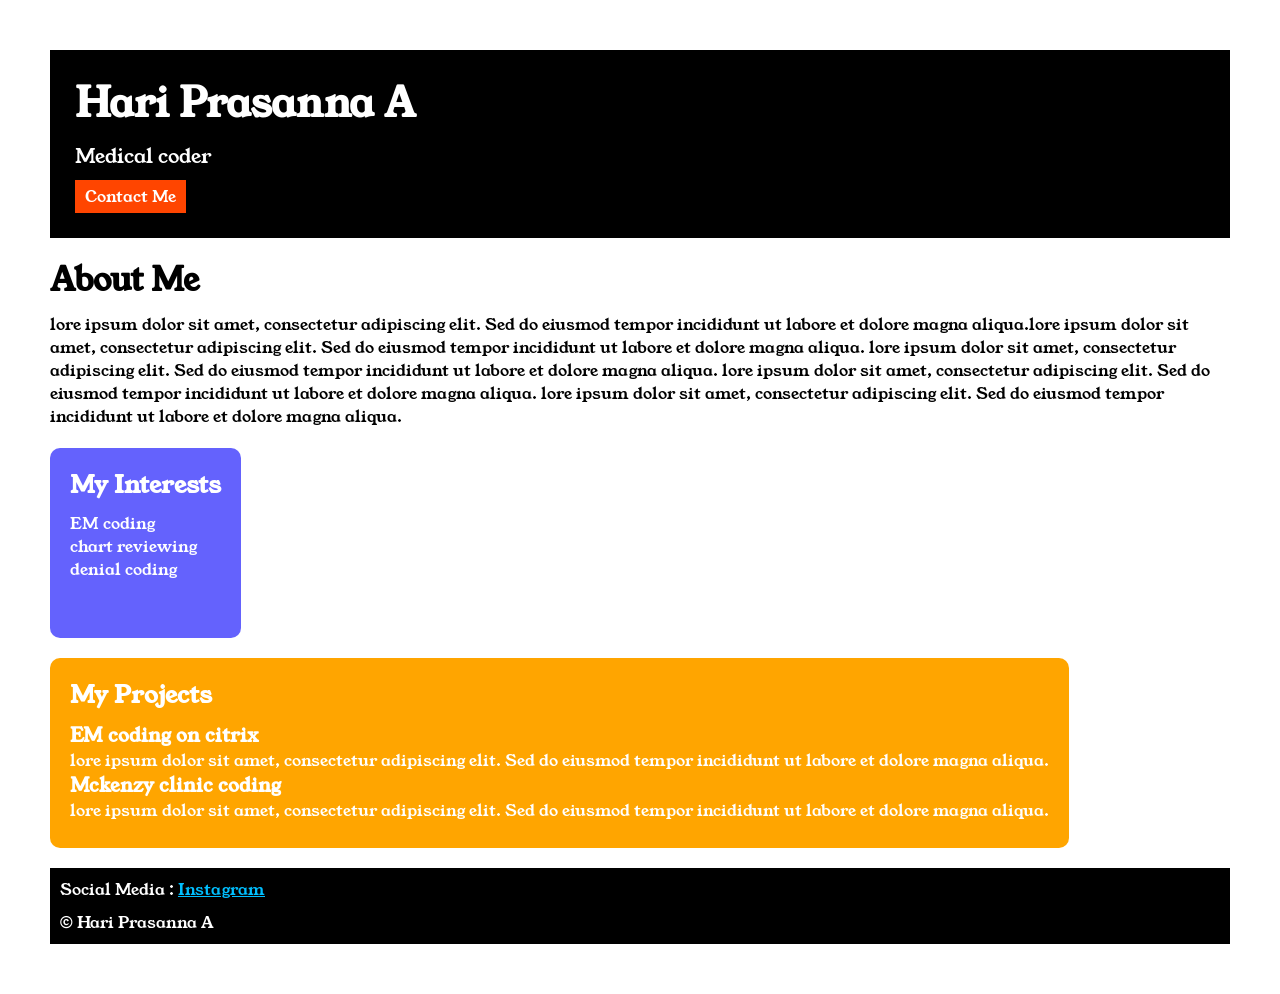
==== index.html @ e96cf128 "Add files via upload" ====
<!DOCTYPE html>
<html lang="en">

<head>
    <meta charset="UTF-8">
    <meta name="viewport" content="width=device-width, initial-scale=1.0">
    <title>Portfolio</title>
    <link rel="stylesheet" href="style.css">
    <link rel="preconnect" href="https://fonts.googleapis.com">
<link rel="preconnect" href="https://fonts.gstatic.com" crossorigin>
<link href="https://fonts.googleapis.com/css2?family=Young+Serif&display=swap" rel="stylesheet">
</head>

<body>
    <div class="container">
    <div class="section-one">
        <h1 class="section-one__name">Hari Prasanna A</h1>
    <p class="section-one__role">Medical coder</p>
    <a class="section-one__contact" href="contact.html">Contact Me</a>


    </div>
    
    <div class="section-two">
    <h1 class="section-two__title">About Me</h1>
    <p class="section-two__desc">lore ipsum dolor sit amet, consectetur adipiscing elit. Sed do eiusmod tempor incididunt ut labore et dolore
        magna aliqua.lore ipsum dolor sit amet, consectetur adipiscing elit. Sed do eiusmod tempor incididunt ut labore et
                dolore magna aliqua. lore ipsum dolor sit amet, consectetur adipiscing elit. Sed do eiusmod tempor incididunt ut labore et
                dolore magna aliqua. lore ipsum dolor sit amet, consectetur adipiscing elit. Sed do eiusmod tempor incididunt ut labore et
                dolore magna aliqua. lore ipsum dolor sit amet, consectetur adipiscing elit. Sed do eiusmod tempor incididunt ut labore et
                dolore magna aliqua.</p>
    </div>
    <div class="section-three">
    <h2 class="section-three__title">My Interests</h2>
    <ul class="section-three__desc">
        <li>EM coding</li>
        <li>chart reviewing</li>
        <li>denial coding</li>
    </ul>
    </div>
    <div class="section-four">
    <h2 class="section-four__title">My Projects</h2>
    <ul class="section-four__desc">
        <li>
            <h3>EM coding on citrix</h3>
            <p>lore ipsum dolor sit amet, consectetur adipiscing elit. Sed do eiusmod tempor incididunt ut labore et
                dolore magna aliqua.</p>
        </li>

        <li>
            <h3>Mckenzy clinic coding</h3>
            <p>lore ipsum dolor sit amet, consectetur adipiscing elit. Sed do eiusmod tempor incididunt ut labore et
                dolore magna aliqua.</p>
        </li>
    </ul>
    </div>
    <div class="section-five">
    <p class="section-five__title">Social Media :
        <a href="https://www.instagram.com/_hachuu_/" target="blank">Instagram</a>

    </p>
    
    <p class="section-five__desc">&copy; Hari Prasanna A</p>
    </div>
    </div>
</body>

</html>
---- style.css ----
*{
    margin:0;
    padding:0;

}
body{
  font-family: "Young Serif", serif;
}
.container{
    padding:50px;
}
.section-one{
    background-color: black;
    color:white;
    padding:25px;
}
.section-one__contact{
    background-color:orangered;
    color:white;
    padding-top:5px;
    padding-bottom:5px;
    padding-left:10px;
    padding-right:10px;
    text-decoration:none;
    display:inline-block;
    margin-top:10px;
}
.section-one__name{
    font-size:40px;
}
.section-one__role{
    font-size:20px;
    margin-top:10px;
}
.section-two,.section-three,.section-four,.section-five{
    margin-top: 20px;
}
.section-two__desc,.section-three__desc,.section-four__desc,.section-five__desc{
    margin-top: 10px;
}
.section-five{
    background-color:black;
    color:white;
    padding:10px;
}
.section-five__title a{
    color:deepskyblue;
}
.section-three li,.section-four li{
    list-style:none;
}
.section-three{
    background-color:#6462FD;
    color:white;
    padding:20px;
    display:inline-block;
    border-radius:10px;
    height:150px;
    vertical-align:top;
}
.section-four{
    background-color:orange;
    color:white;
    padding:20px;
    display:inline-block;
    height:150px;
    vertical-align:top;
    border-radius:10px;
}

.contact-form{
    margin-top:20px;
}
.contact-form__input,.contact-form__textarea,.contact-form__submit{
    margin-top:10px;
    
}
.contact-form__input,.contact-form__textarea{
    padding:10px;
    border:none;
    border-bottom:solid 1px black;
}
.contact-form__submit{
    padding-top:5px;
    padding-bottom:5px;
    padding-left:10px;
    padding-right:10px;
    background-color:orangered;
    color:white;
    border:none;
}
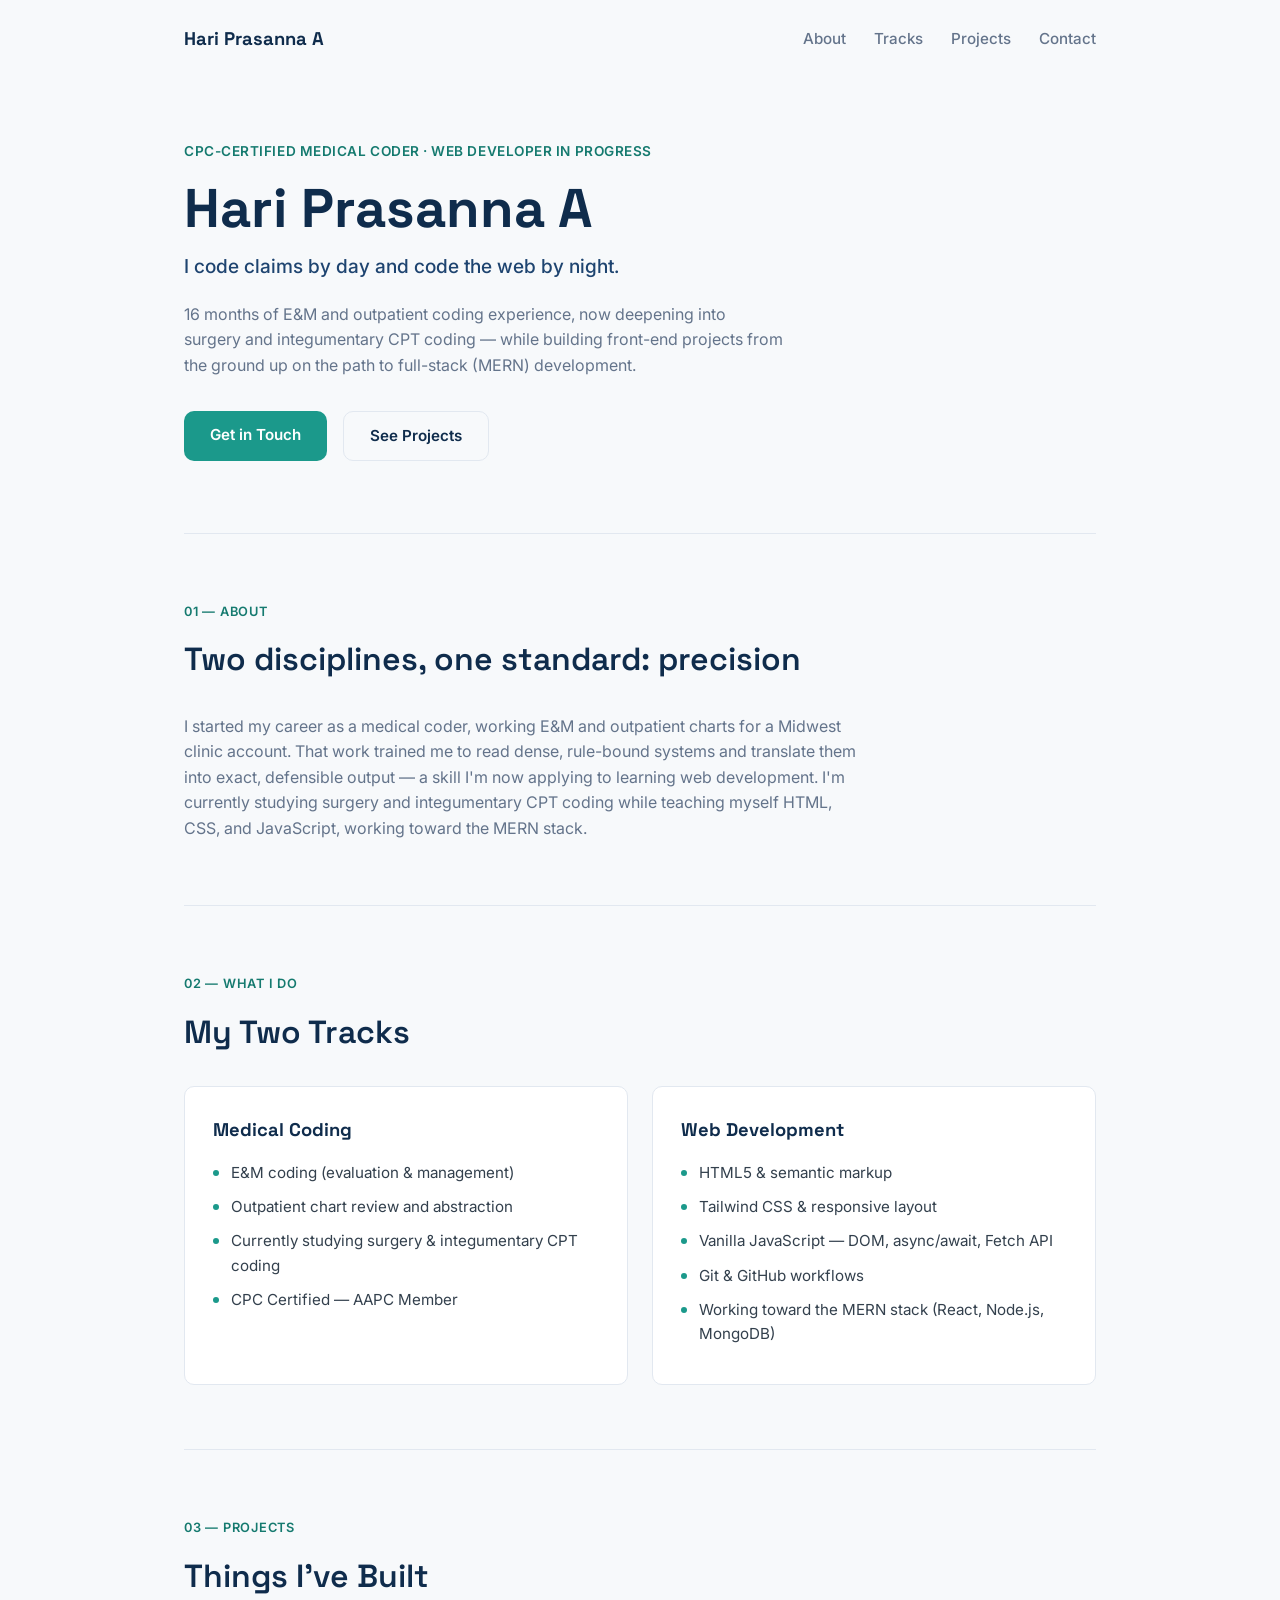
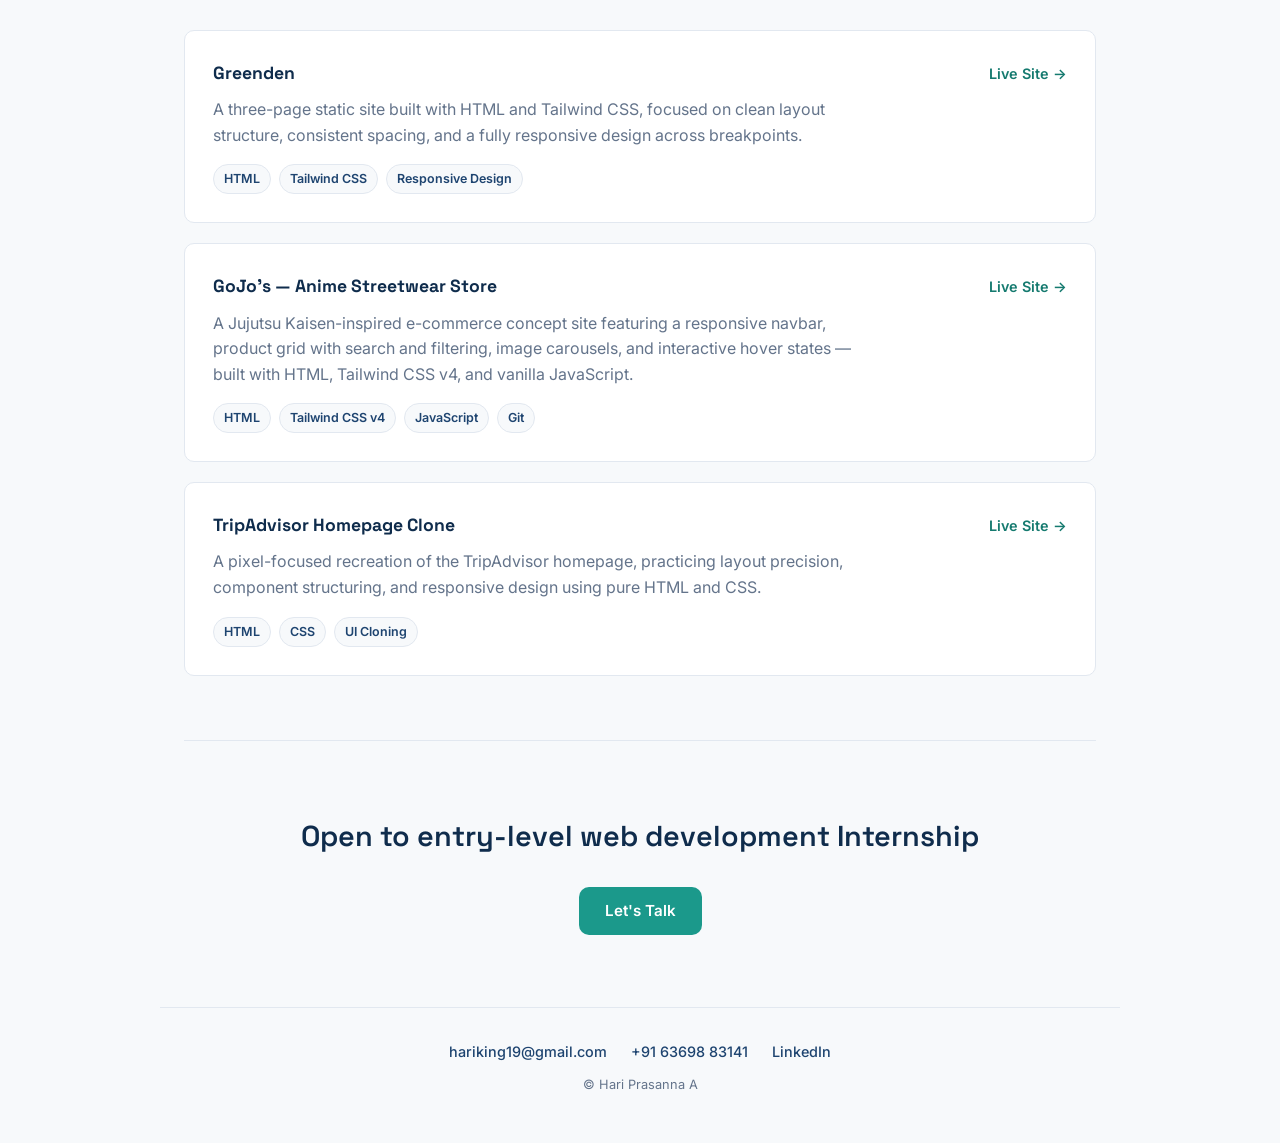
==== commit 84b0664e: "newly updated files with link" ====
--- a/index.html
+++ b/index.html
@@ -1,68 +1,136 @@
-<!DOCTYPE html>
-<html lang="en">
-
-<head>
-    <meta charset="UTF-8">
-    <meta name="viewport" content="width=device-width, initial-scale=1.0">
-    <title>Portfolio</title>
-    <link rel="stylesheet" href="style.css">
-    <link rel="preconnect" href="https://fonts.googleapis.com">
-<link rel="preconnect" href="https://fonts.gstatic.com" crossorigin>
-<link href="https://fonts.googleapis.com/css2?family=Young+Serif&display=swap" rel="stylesheet">
-</head>
-
-<body>
-    <div class="container">
-    <div class="section-one">
-        <h1 class="section-one__name">Hari Prasanna A</h1>
-    <p class="section-one__role">Medical coder</p>
-    <a class="section-one__contact" href="contact.html">Contact Me</a>
-
-
-    </div>
-    
-    <div class="section-two">
-    <h1 class="section-two__title">About Me</h1>
-    <p class="section-two__desc">lore ipsum dolor sit amet, consectetur adipiscing elit. Sed do eiusmod tempor incididunt ut labore et dolore
-        magna aliqua.lore ipsum dolor sit amet, consectetur adipiscing elit. Sed do eiusmod tempor incididunt ut labore et
-                dolore magna aliqua. lore ipsum dolor sit amet, consectetur adipiscing elit. Sed do eiusmod tempor incididunt ut labore et
-                dolore magna aliqua. lore ipsum dolor sit amet, consectetur adipiscing elit. Sed do eiusmod tempor incididunt ut labore et
-                dolore magna aliqua. lore ipsum dolor sit amet, consectetur adipiscing elit. Sed do eiusmod tempor incididunt ut labore et
-                dolore magna aliqua.</p>
-    </div>
-    <div class="section-three">
-    <h2 class="section-three__title">My Interests</h2>
-    <ul class="section-three__desc">
-        <li>EM coding</li>
-        <li>chart reviewing</li>
-        <li>denial coding</li>
-    </ul>
-    </div>
-    <div class="section-four">
-    <h2 class="section-four__title">My Projects</h2>
-    <ul class="section-four__desc">
-        <li>
-            <h3>EM coding on citrix</h3>
-            <p>lore ipsum dolor sit amet, consectetur adipiscing elit. Sed do eiusmod tempor incididunt ut labore et
-                dolore magna aliqua.</p>
-        </li>
-
-        <li>
-            <h3>Mckenzy clinic coding</h3>
-            <p>lore ipsum dolor sit amet, consectetur adipiscing elit. Sed do eiusmod tempor incididunt ut labore et
-                dolore magna aliqua.</p>
-        </li>
-    </ul>
-    </div>
-    <div class="section-five">
-    <p class="section-five__title">Social Media :
-        <a href="https://www.instagram.com/_hachuu_/" target="blank">Instagram</a>
-
-    </p>
-    
-    <p class="section-five__desc">&copy; Hari Prasanna A</p>
-    </div>
-    </div>
-</body>
-
+<!DOCTYPE html>
+<html lang="en">
+
+<head>
+    <meta charset="UTF-8">
+    <meta name="viewport" content="width=device-width, initial-scale=1.0">
+    <title>Hari Prasanna A | Medical Coder & Web Developer</title>
+    <meta name="description" content="Hari Prasanna A - CPC-certified medical coder specializing in E&M, surgery, and integumentary CPT coding, building web development skills through the MERN stack.">
+    <link rel="stylesheet" href="style.css">
+    <link rel="preconnect" href="https://fonts.googleapis.com">
+    <link rel="preconnect" href="https://fonts.gstatic.com" crossorigin>
+    <link href="https://fonts.googleapis.com/css2?family=Space+Grotesk:wght@500;600;700&family=Inter:wght@400;500;600&display=swap" rel="stylesheet">
+</head>
+
+<body>
+    <header class="nav">
+        <a href="index.html" class="nav__brand">Hari Prasanna A</a>
+        <nav class="nav__links">
+            <a href="#about">About</a>
+            <a href="#tracks">Tracks</a>
+            <a href="#projects">Projects</a>
+            <a href="contact.html">Contact</a>
+        </nav>
+    </header>
+
+    <main class="container">
+
+        <section class="hero" id="top">
+            <p class="hero__eyebrow">CPC-Certified Medical Coder &middot; Web Developer in progress</p>
+            <h1 class="hero__name">Hari Prasanna A</h1>
+            <p class="hero__role">I code claims by day and code the web by night.</p>
+            <p class="hero__desc">16 months of E&amp;M and outpatient coding experience, now deepening into surgery and
+                integumentary CPT coding &mdash; while building front-end projects from the ground up on the path to
+                full-stack (MERN) development.</p>
+            <div class="hero__actions">
+                <a class="btn btn--primary" href="contact.html">Get in Touch</a>
+                <a class="btn btn--ghost" href="#projects">See Projects</a>
+            </div>
+        </section>
+
+        <section class="about" id="about">
+            <span class="section-label">01 &mdash; About</span>
+            <h2 class="section-title">Two disciplines, one standard: precision</h2>
+            <p class="about__desc">I started my career as a medical coder, working E&amp;M and outpatient charts for
+                a Midwest clinic account. That work trained me to read dense, rule-bound systems and translate them
+                into exact, defensible output &mdash; a skill I'm now applying to learning web development. I'm
+                currently studying surgery and integumentary CPT coding while teaching myself HTML, CSS, and
+                JavaScript, working toward the MERN stack.</p>
+        </section>
+
+        <section class="tracks" id="tracks">
+            <span class="section-label">02 &mdash; What I Do</span>
+            <h2 class="section-title">My Two Tracks</h2>
+            <div class="tracks__grid">
+                <div class="track-card">
+                    <h3 class="track-card__title">Medical Coding</h3>
+                    <ul class="track-card__list">
+                        <li>E&amp;M coding (evaluation &amp; management)</li>
+                        <li>Outpatient chart review and abstraction</li>
+                        <li>Currently studying surgery &amp; integumentary CPT coding</li>
+                        <li>CPC Certified &mdash; AAPC Member</li>
+                    </ul>
+                </div>
+                <div class="track-card">
+                    <h3 class="track-card__title">Web Development</h3>
+                    <ul class="track-card__list">
+                        <li>HTML5 &amp; semantic markup</li>
+                        <li>Tailwind CSS &amp; responsive layout</li>
+                        <li>Vanilla JavaScript &mdash; DOM, async/await, Fetch API</li>
+                        <li>Git &amp; GitHub workflows</li>
+                        <li>Working toward the MERN stack (React, Node.js, MongoDB)</li>
+                    </ul>
+                </div>
+            </div>
+        </section>
+
+        <section class="projects" id="projects">
+            <span class="section-label">03 &mdash; Projects</span>
+            <h2 class="section-title">Things I've Built</h2>
+            <ul class="projects__list">
+                <li class="project-card">
+                    <div class="project-card__head">
+                        <h3>Greenden</h3>
+                        <a href="https://hari-prasanna19.github.io/Greenden-tail/" target="_blank" rel="noopener noreferrer">Live Site &rarr;</a>
+                    </div>
+                    <p>A three-page static site built with HTML and Tailwind CSS, focused on clean layout structure,
+                        consistent spacing, and a fully responsive design across breakpoints.</p>
+                    <div class="project-card__tags">
+                        <span>HTML</span><span>Tailwind CSS</span><span>Responsive Design</span>
+                    </div>
+                </li>
+                <li class="project-card">
+                    <div class="project-card__head">
+                        <h3>GoJo's &mdash; Anime Streetwear Store</h3>
+                        <a href="https://hari-prasanna19.github.io/gojo-s/" target="_blank" rel="noopener noreferrer">Live Site &rarr;</a>
+                    </div>
+                    <p>A Jujutsu Kaisen-inspired e-commerce concept site featuring a responsive navbar, product grid
+                        with search and filtering, image carousels, and interactive hover states &mdash; built with
+                        HTML, Tailwind CSS v4, and vanilla JavaScript.</p>
+                    <div class="project-card__tags">
+                        <span>HTML</span><span>Tailwind CSS v4</span><span>JavaScript</span><span>Git</span>
+                    </div>
+                </li>
+                <li class="project-card">
+                    <div class="project-card__head">
+                        <h3>TripAdvisor Homepage Clone</h3>
+                        <a href="https://hari-prasanna19.github.io/tripadvisor-clone/" target="_blank" rel="noopener noreferrer">Live Site &rarr;</a>
+                    </div>
+                    <p>A pixel-focused recreation of the TripAdvisor homepage, practicing layout precision, component
+                        structuring, and responsive design using pure HTML and CSS.</p>
+                    <div class="project-card__tags">
+                        <span>HTML</span><span>CSS</span><span>UI Cloning</span>
+                    </div>
+                </li>
+            </ul>
+        </section>
+
+        <section class="cta">
+            <h2 class="cta__title">Open to entry-level web development Internship</h2>
+            <a class="btn btn--primary" href="contact.html">Let's Talk</a>
+        </section>
+
+    </main>
+
+    <footer class="site-footer">
+        <div class="site-footer__links">
+            <a href="mailto:hariking19@gmail.com">hariking19@gmail.com</a>
+            <a href="tel:+916369883141">+91 63698 83141</a>
+            <a href="https://www.linkedin.com/in/hari-prasanna-106417171/" target="_blank" rel="noopener noreferrer">LinkedIn</a>
+        </div>
+        <p class="site-footer__copy">&copy; Hari Prasanna A</p>
+    </footer>
+
+</body>
+
 </html>
--- a/style.css
+++ b/style.css
@@ -1,91 +1,479 @@
-*{
-    margin:0;
-    padding:0;
-
-}
-body{
-  font-family: "Young Serif", serif;
-}
-.container{
-    padding:50px;
-}
-.section-one{
-    background-color: black;
-    color:white;
-    padding:25px;
-}
-.section-one__contact{
-    background-color:orangered;
-    color:white;
-    padding-top:5px;
-    padding-bottom:5px;
-    padding-left:10px;
-    padding-right:10px;
-    text-decoration:none;
-    display:inline-block;
-    margin-top:10px;
-}
-.section-one__name{
-    font-size:40px;
-}
-.section-one__role{
-    font-size:20px;
-    margin-top:10px;
-}
-.section-two,.section-three,.section-four,.section-five{
-    margin-top: 20px;
-}
-.section-two__desc,.section-three__desc,.section-four__desc,.section-five__desc{
-    margin-top: 10px;
-}
-.section-five{
-    background-color:black;
-    color:white;
-    padding:10px;
-}
-.section-five__title a{
-    color:deepskyblue;
-}
-.section-three li,.section-four li{
-    list-style:none;
-}
-.section-three{
-    background-color:#6462FD;
-    color:white;
-    padding:20px;
-    display:inline-block;
-    border-radius:10px;
-    height:150px;
-    vertical-align:top;
-}
-.section-four{
-    background-color:orange;
-    color:white;
-    padding:20px;
-    display:inline-block;
-    height:150px;
-    vertical-align:top;
-    border-radius:10px;
-}
-
-.contact-form{
-    margin-top:20px;
-}
-.contact-form__input,.contact-form__textarea,.contact-form__submit{
-    margin-top:10px;
-    
-}
-.contact-form__input,.contact-form__textarea{
-    padding:10px;
-    border:none;
-    border-bottom:solid 1px black;
-}
-.contact-form__submit{
-    padding-top:5px;
-    padding-bottom:5px;
-    padding-left:10px;
-    padding-right:10px;
-    background-color:orangered;
-    color:white;
-    border:none;
+/* ===== Design Tokens ===== */
+:root {
+    --navy: #0F2C4C;
+    --navy-light: #1E4470;
+    --teal: #1B998B;
+    --teal-dark: #157A6F;
+    --bg: #F7F9FB;
+    --surface: #FFFFFF;
+    --charcoal: #33404D;
+    --muted: #64748B;
+    --border: #E2E8F0;
+
+    --font-display: 'Space Grotesk', sans-serif;
+    --font-body: 'Inter', sans-serif;
+
+    --max-width: 960px;
+    --radius: 10px;
+}
+
+/* ===== Reset ===== */
+* {
+    box-sizing: border-box;
+    margin: 0;
+    padding: 0;
+}
+
+html {
+    scroll-behavior: smooth;
+}
+
+body {
+    font-family: var(--font-body);
+    background-color: var(--bg);
+    color: var(--charcoal);
+    line-height: 1.6;
+    -webkit-font-smoothing: antialiased;
+}
+
+a {
+    color: inherit;
+    text-decoration: none;
+}
+
+ul {
+    list-style: none;
+}
+
+img {
+    max-width: 100%;
+    display: block;
+}
+
+a:focus-visible,
+button:focus-visible {
+    outline: 2px solid var(--teal);
+    outline-offset: 3px;
+}
+
+.container {
+    max-width: var(--max-width);
+    margin: 0 auto;
+    padding: 0 24px;
+}
+
+/* ===== Navbar ===== */
+.nav {
+    display: flex;
+    align-items: center;
+    justify-content: space-between;
+    max-width: var(--max-width);
+    margin: 0 auto;
+    padding: 24px;
+}
+
+.nav__brand {
+    font-family: var(--font-display);
+    font-weight: 700;
+    font-size: 1.15rem;
+    color: var(--navy);
+}
+
+.nav__links {
+    display: flex;
+    gap: 28px;
+    font-size: 0.95rem;
+    font-weight: 500;
+}
+
+.nav__links a {
+    color: var(--muted);
+    transition: color 0.2s ease;
+}
+
+.nav__links a:hover,
+.nav__links a.is-active {
+    color: var(--teal-dark);
+}
+
+/* ===== Hero ===== */
+.hero {
+    padding: 64px 0 72px;
+    border-bottom: 1px solid var(--border);
+}
+
+.hero__eyebrow {
+    font-size: 0.85rem;
+    font-weight: 600;
+    letter-spacing: 0.04em;
+    text-transform: uppercase;
+    color: var(--teal-dark);
+    margin-bottom: 16px;
+}
+
+.hero__name {
+    font-family: var(--font-display);
+    font-weight: 700;
+    font-size: clamp(2.2rem, 5vw, 3.4rem);
+    color: var(--navy);
+    line-height: 1.1;
+    margin-bottom: 12px;
+}
+
+.hero__role {
+    font-size: 1.2rem;
+    font-weight: 500;
+    color: var(--navy-light);
+    margin-bottom: 20px;
+}
+
+.hero__desc {
+    max-width: 60ch;
+    color: var(--muted);
+    margin-bottom: 32px;
+}
+
+.hero__actions {
+    display: flex;
+    gap: 16px;
+    flex-wrap: wrap;
+}
+
+/* ===== Buttons ===== */
+.btn {
+    display: inline-block;
+    padding: 12px 26px;
+    border-radius: var(--radius);
+    font-weight: 600;
+    font-size: 0.95rem;
+    transition: transform 0.15s ease, background-color 0.2s ease, color 0.2s ease;
+}
+
+.btn--primary {
+    background-color: var(--teal);
+    color: var(--surface);
+}
+
+.btn--primary:hover {
+    background-color: var(--teal-dark);
+    transform: translateY(-1px);
+}
+
+.btn--ghost {
+    border: 1.5px solid var(--border);
+    color: var(--navy);
+}
+
+.btn--ghost:hover {
+    border-color: var(--teal);
+    color: var(--teal-dark);
+}
+
+/* ===== Sections (shared) ===== */
+section {
+    padding: 64px 0;
+}
+
+.section-label {
+    display: inline-block;
+    font-size: 0.8rem;
+    font-weight: 600;
+    letter-spacing: 0.06em;
+    text-transform: uppercase;
+    color: var(--teal-dark);
+    margin-bottom: 12px;
+}
+
+.section-title {
+    font-family: var(--font-display);
+    font-weight: 600;
+    font-size: clamp(1.5rem, 3vw, 2rem);
+    color: var(--navy);
+    margin-bottom: 28px;
+}
+
+/* ===== About ===== */
+.about {
+    border-bottom: 1px solid var(--border);
+}
+
+.about__desc {
+    max-width: 68ch;
+    color: var(--muted);
+}
+
+/* ===== Tracks ===== */
+.tracks {
+    border-bottom: 1px solid var(--border);
+}
+
+.tracks__grid {
+    display: grid;
+    grid-template-columns: repeat(2, 1fr);
+    gap: 24px;
+}
+
+.track-card {
+    background-color: var(--surface);
+    border: 1px solid var(--border);
+    border-radius: var(--radius);
+    padding: 28px;
+}
+
+.track-card__title {
+    font-family: var(--font-display);
+    font-size: 1.15rem;
+    color: var(--navy);
+    margin-bottom: 16px;
+}
+
+.track-card__list li {
+    position: relative;
+    padding-left: 18px;
+    color: var(--charcoal);
+    margin-bottom: 10px;
+    font-size: 0.95rem;
+}
+
+.track-card__list li::before {
+    content: "";
+    position: absolute;
+    left: 0;
+    top: 9px;
+    width: 6px;
+    height: 6px;
+    border-radius: 50%;
+    background-color: var(--teal);
+}
+
+/* ===== Projects ===== */
+.projects {
+    border-bottom: 1px solid var(--border);
+}
+
+.projects__list {
+    display: flex;
+    flex-direction: column;
+    gap: 20px;
+}
+
+.project-card {
+    background-color: var(--surface);
+    border: 1px solid var(--border);
+    border-radius: var(--radius);
+    padding: 28px;
+    transition: border-color 0.2s ease, transform 0.2s ease;
+}
+
+.project-card:hover {
+    border-color: var(--teal);
+    transform: translateY(-2px);
+}
+
+.project-card__head {
+    display: flex;
+    align-items: baseline;
+    justify-content: space-between;
+    flex-wrap: wrap;
+    gap: 8px;
+    margin-bottom: 10px;
+}
+
+.project-card__head h3 {
+    font-family: var(--font-display);
+    font-size: 1.1rem;
+    color: var(--navy);
+}
+
+.project-card__head a {
+    font-size: 0.9rem;
+    font-weight: 600;
+    color: var(--teal-dark);
+    white-space: nowrap;
+}
+
+.project-card__head a:hover {
+    text-decoration: underline;
+}
+
+.project-card p {
+    color: var(--muted);
+    margin-bottom: 16px;
+    max-width: 65ch;
+}
+
+.project-card__tags {
+    display: flex;
+    flex-wrap: wrap;
+    gap: 8px;
+}
+
+.project-card__tags span {
+    font-size: 0.78rem;
+    font-weight: 600;
+    color: var(--navy-light);
+    background-color: var(--bg);
+    border: 1px solid var(--border);
+    padding: 4px 10px;
+    border-radius: 100px;
+}
+
+/* ===== CTA ===== */
+.cta {
+    text-align: center;
+    padding: 72px 0;
+}
+
+.cta__title {
+    font-family: var(--font-display);
+    font-weight: 600;
+    font-size: clamp(1.3rem, 3vw, 1.8rem);
+    color: var(--navy);
+    max-width: 50ch;
+    margin: 0 auto 28px;
+}
+
+/* ===== Contact Page ===== */
+.contact-hero {
+    padding-top: 64px;
+    border-bottom: none;
+}
+
+.contact-hero__title {
+    font-family: var(--font-display);
+    font-weight: 700;
+    font-size: clamp(2rem, 4vw, 2.8rem);
+    color: var(--navy);
+    margin-bottom: 14px;
+}
+
+.contact-hero__desc {
+    max-width: 55ch;
+    color: var(--muted);
+}
+
+.contact-grid {
+    display: grid;
+    grid-template-columns: repeat(3, 1fr);
+    gap: 20px;
+    margin: 40px 0;
+}
+
+.contact-card {
+    background-color: var(--surface);
+    border: 1px solid var(--border);
+    border-radius: var(--radius);
+    padding: 24px;
+    display: flex;
+    flex-direction: column;
+    gap: 6px;
+    transition: border-color 0.2s ease, transform 0.2s ease;
+}
+
+.contact-card:hover {
+    border-color: var(--teal);
+    transform: translateY(-2px);
+}
+
+.contact-card__label {
+    font-size: 0.8rem;
+    font-weight: 600;
+    text-transform: uppercase;
+    letter-spacing: 0.04em;
+    color: var(--teal-dark);
+}
+
+.contact-card__value {
+    font-weight: 600;
+    color: var(--navy);
+    word-break: break-word;
+}
+
+.back-link {
+    margin-bottom: 40px;
+}
+
+/* ===== Footer ===== */
+.site-footer {
+    max-width: var(--max-width);
+    margin: 0 auto;
+    padding: 32px 24px 48px;
+    border-top: 1px solid var(--border);
+    display: flex;
+    flex-direction: column;
+    align-items: center;
+    gap: 12px;
+    text-align: center;
+}
+
+.site-footer__links {
+    display: flex;
+    gap: 24px;
+    flex-wrap: wrap;
+    justify-content: center;
+    font-size: 0.9rem;
+    font-weight: 500;
+    color: var(--navy-light);
+}
+
+.site-footer__links a:hover {
+    color: var(--teal-dark);
+}
+
+.site-footer__copy {
+    font-size: 0.8rem;
+    color: var(--muted);
+}
+
+/* ===== Responsive ===== */
+@media (max-width: 720px) {
+    .nav {
+        flex-direction: column;
+        gap: 14px;
+        text-align: center;
+    }
+
+    .nav__links {
+        gap: 18px;
+        flex-wrap: wrap;
+        justify-content: center;
+    }
+
+    .tracks__grid {
+        grid-template-columns: 1fr;
+    }
+
+    .contact-grid {
+        grid-template-columns: 1fr;
+    }
+
+    .hero {
+        padding: 48px 0 56px;
+        text-align: center;
+    }
+
+    .hero__desc {
+        margin-left: auto;
+        margin-right: auto;
+    }
+
+    .hero__actions {
+        justify-content: center;
+    }
+
+    section {
+        padding: 48px 0;
+    }
+}
+
+@media (max-width: 420px) {
+    .container {
+        padding: 0 18px;
+    }
+
+    .project-card,
+    .track-card,
+    .contact-card {
+        padding: 20px;
+    }
 }
